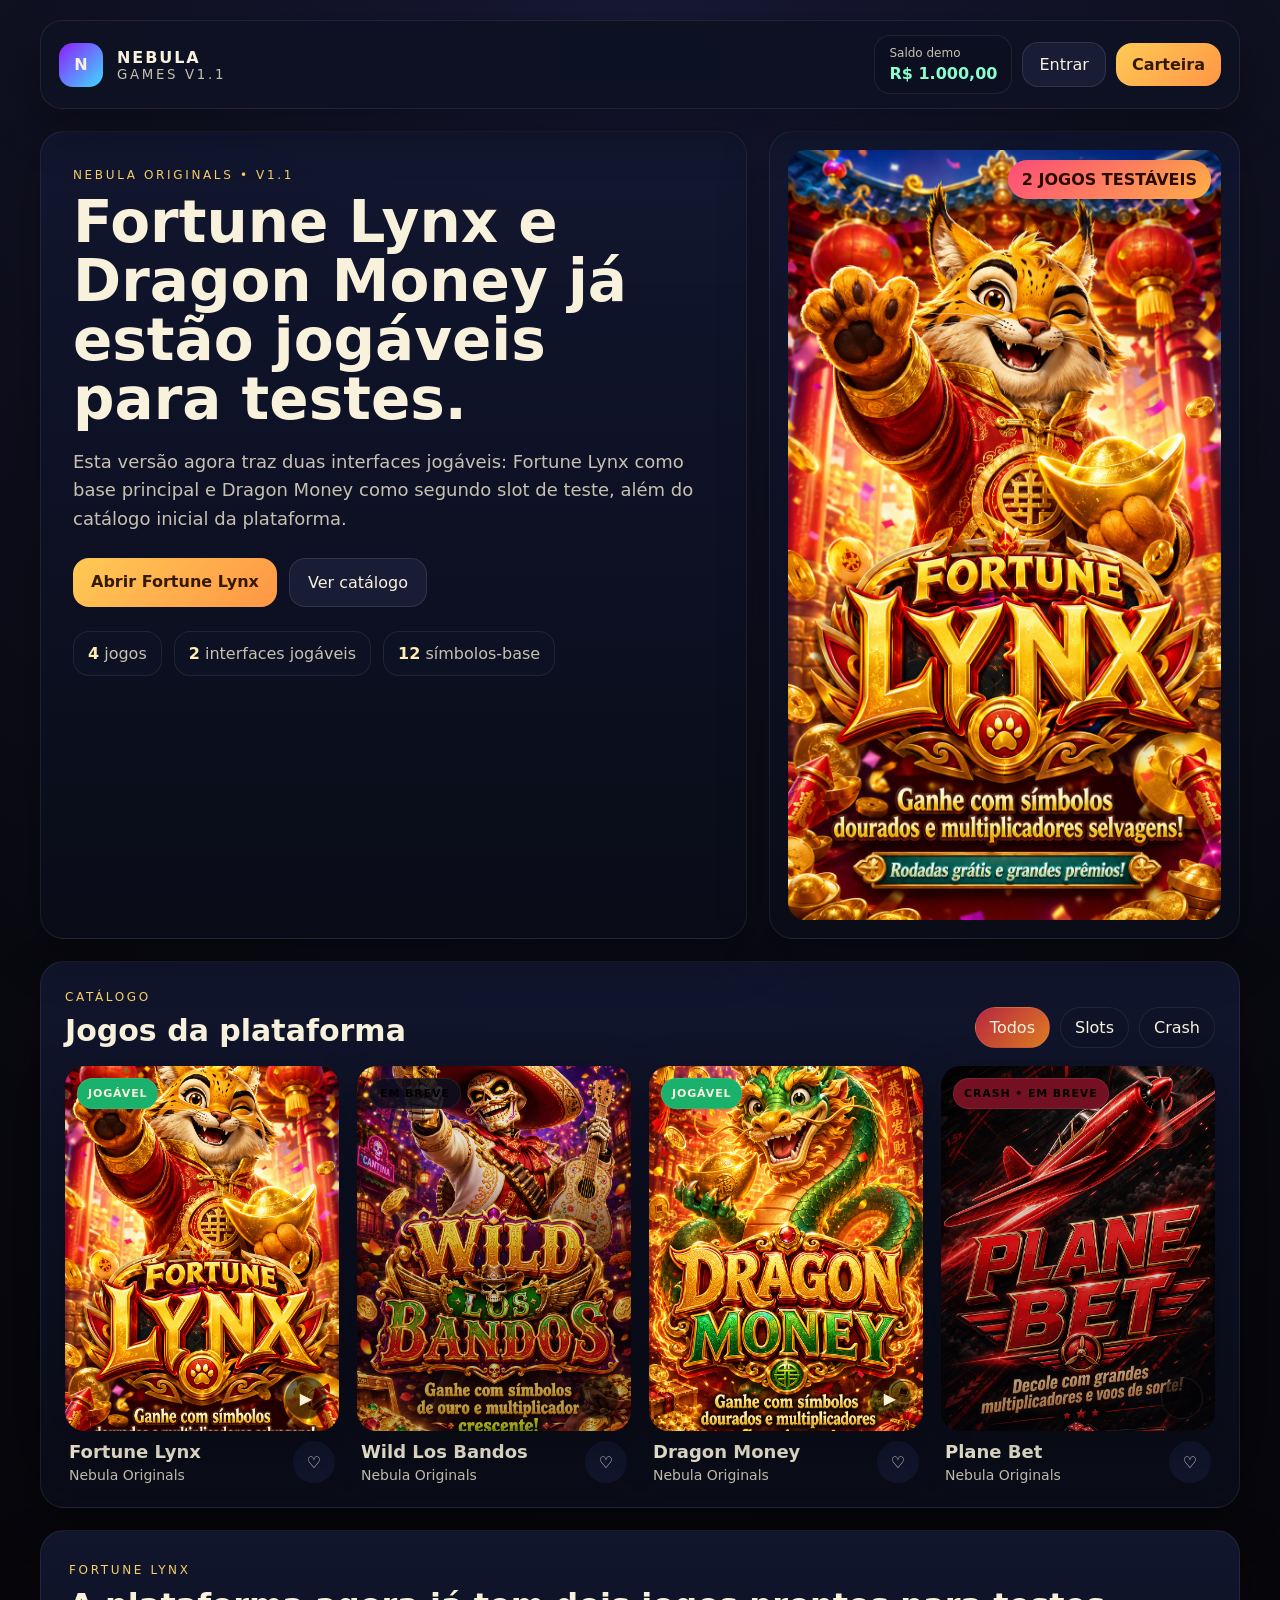
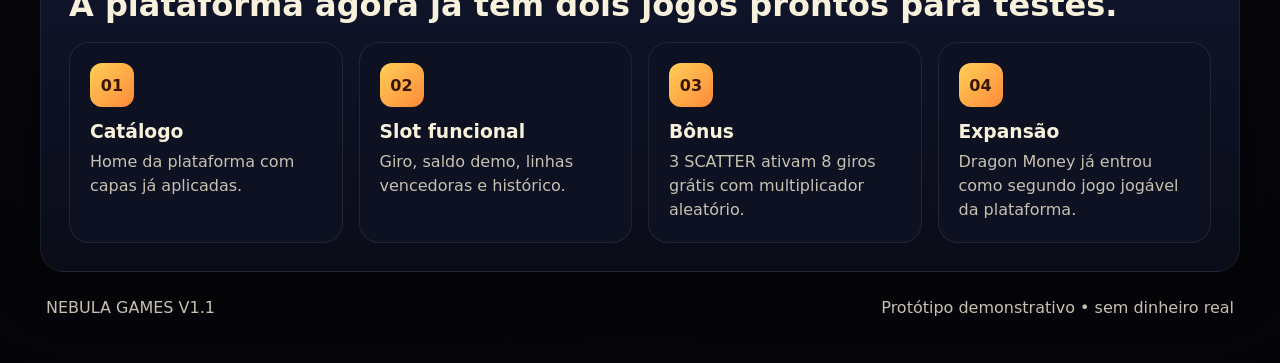
==== index.html @ e417a994 "Nebula Games V1.1 - primeira versão completa" ====
<!doctype html>
<html lang="pt-BR">
<head>
  <meta charset="utf-8">
  <meta name="viewport" content="width=device-width,initial-scale=1,viewport-fit=cover">
  <meta name="theme-color" content="#09090f">
  <title>Nebula Games — V1.1</title>
  <link rel="stylesheet" href="css/app.css">
</head>
<body>
  <div class="app-shell">
    <header class="topbar">
      <a class="brand" href="#top" aria-label="Nebula Games">
        <span class="brand-mark">N</span>
        <span><b>NEBULA</b><small>GAMES V1.1</small></span>
      </a>
      <nav class="top-actions">
        <div class="balance-pill"><span>Saldo demo</span><strong id="balanceTop">R$ 1.000,00</strong></div>
        <button class="btn ghost" data-modal="loginModal">Entrar</button>
        <button class="btn primary" data-modal="walletModal">Carteira</button>
      </nav>
    </header>

    <main id="top">
      <section class="hero">
        <div class="hero-copy">
          <span class="eyebrow">NEBULA ORIGINALS • V1.1</span>
          <h1>Fortune Lynx e Dragon Money já estão jogáveis para testes.</h1>
          <p>Esta versão agora traz duas interfaces jogáveis: Fortune Lynx como base principal e Dragon Money como segundo slot de teste, além do catálogo inicial da plataforma.</p>
          <div class="hero-cta">
            <a class="btn primary large" href="games/fortune-lynx/index.html">Abrir Fortune Lynx</a>
            <button class="btn ghost large" id="scrollGames">Ver catálogo</button>
          </div>
          <div class="hero-stats">
            <span><b>4</b> jogos</span>
            <span><b>2</b> interfaces jogáveis</span>
            <span><b>12</b> símbolos-base</span>
          </div>
        </div>
        <div class="hero-art" aria-hidden="true">
          <img src="assets/covers/fortune-lynx.png" alt="Fortune Lynx">
          <div class="hero-badge">2 JOGOS TESTÁVEIS</div>
        </div>
      </section>

      <section class="catalog" id="games">
        <div class="section-head">
          <div>
            <span class="eyebrow">CATÁLOGO</span>
            <h2>Jogos da plataforma</h2>
          </div>
          <div class="filters" role="tablist">
            <button class="chip active" data-filter="all">Todos</button>
            <button class="chip" data-filter="slot">Slots</button>
            <button class="chip" data-filter="crash">Crash</button>
          </div>
        </div>

        <div class="game-grid">
          <article class="game-card" data-category="slot">
            <a class="cover" href="games/fortune-lynx/index.html">
              <img src="assets/covers/fortune-lynx.png" alt="Fortune Lynx">
              <span class="tag live">JOGÁVEL</span><span class="play">▶</span>
            </a>
            <div class="game-meta"><div><h3>Fortune Lynx</h3><p>Nebula Originals</p></div><button class="heart" aria-label="Favoritar">♡</button></div>
          </article>

          <article class="game-card" data-category="slot">
            <button class="cover locked" data-coming="Wild Los Bandos">
              <img src="assets/covers/wild-los-bandos.png" alt="Wild Los Bandos">
              <span class="tag">EM BREVE</span><span class="play">＋</span>
            </button>
            <div class="game-meta"><div><h3>Wild Los Bandos</h3><p>Nebula Originals</p></div><button class="heart" aria-label="Favoritar">♡</button></div>
          </article>

          <article class="game-card" data-category="slot">
            <a class="cover" href="games/dragon-money/index.html">
              <img src="assets/covers/dragon-money.png" alt="Dragon Money">
              <span class="tag live">JOGÁVEL</span><span class="play">▶</span>
            </a>
            <div class="game-meta"><div><h3>Dragon Money</h3><p>Nebula Originals</p></div><button class="heart" aria-label="Favoritar">♡</button></div>
          </article>

          <article class="game-card" data-category="crash">
            <button class="cover locked" data-coming="Plane Bet">
              <img src="assets/covers/plane-bet.png" alt="Plane Bet">
              <span class="tag red">CRASH • EM BREVE</span><span class="play">＋</span>
            </button>
            <div class="game-meta"><div><h3>Plane Bet</h3><p>Nebula Originals</p></div><button class="heart" aria-label="Favoritar">♡</button></div>
          </article>
        </div>
      </section>

      <section class="roadmap">
        <span class="eyebrow">FORTUNE LYNX</span>
        <h2>A plataforma agora já tem dois jogos prontos para testes.</h2>
        <div class="roadmap-grid">
          <div><b>01</b><h3>Catálogo</h3><p>Home da plataforma com capas já aplicadas.</p></div>
          <div><b>02</b><h3>Slot funcional</h3><p>Giro, saldo demo, linhas vencedoras e histórico.</p></div>
          <div><b>03</b><h3>Bônus</h3><p>3 SCATTER ativam 8 giros grátis com multiplicador aleatório.</p></div>
          <div><b>04</b><h3>Expansão</h3><p>Dragon Money já entrou como segundo jogo jogável da plataforma.</p></div>
        </div>
      </section>
    </main>

    <footer><span>NEBULA GAMES V1.1</span><span>Protótipo demonstrativo • sem dinheiro real</span></footer>
  </div>

  <div class="modal" id="loginModal" aria-hidden="true"><div class="modal-card"><button class="close">×</button><span class="eyebrow">CONTA DEMO</span><h2>Entrar</h2><label>E-mail<input type="email" placeholder="voce@email.com"></label><label>Senha<input type="password" placeholder="••••••••"></label><button class="btn primary full" id="fakeLogin">Entrar na demonstração</button><p class="fine">Nesta versão os dados não são enviados a servidor.</p></div></div>
  <div class="modal" id="walletModal" aria-hidden="true"><div class="modal-card"><button class="close">×</button><span class="eyebrow">CARTEIRA DEMO</span><h2>Saldo fictício</h2><div class="wallet-balance"><span>Disponível</span><strong id="balanceModal">R$ 1.000,00</strong></div><div class="wallet-actions"><button class="btn primary" data-money="500">+ R$ 500 demo</button><button class="btn ghost" data-money="-250">- R$ 250 demo</button></div><p class="fine">Sem PIX, pagamento ou saque real. Apenas saldo de teste local.</p></div></div>
  <div class="toast" id="toast"></div>
  <script src="js/app.js"></script>
</body>
</html>
---- css/app.css ----
:root{
  --bg:#080913;
  --panel:#101325;
  --panel-2:#151935;
  --text:#f8f2dc;
  --muted:#c7c1b1;
  --gold:#f6cf67;
  --gold-2:#ffedb1;
  --red:#c41f34;
  --red-2:#8d1426;
  --green:#1fc98f;
  --shadow:0 18px 50px rgba(0,0,0,.32);
  --radius:24px;
}
*{box-sizing:border-box}
html,body{margin:0;padding:0;background:radial-gradient(circle at top,#171834 0,#090910 55%,#050509 100%);color:var(--text);font-family:Inter,system-ui,-apple-system,Segoe UI,Roboto,Arial,sans-serif}
a{text-decoration:none;color:inherit}
button,input{font:inherit}
img{display:block;max-width:100%}
.app-shell{width:min(1240px,100%);margin:0 auto;padding:20px}
.topbar{display:flex;align-items:center;justify-content:space-between;gap:20px;padding:14px 18px;background:rgba(14,18,35,.92);backdrop-filter:blur(8px);border:1px solid rgba(255,255,255,.08);border-radius:22px;position:sticky;top:14px;z-index:20;box-shadow:var(--shadow)}
.brand{display:flex;align-items:center;gap:14px}
.brand-mark{width:44px;height:44px;border-radius:14px;display:grid;place-items:center;background:linear-gradient(135deg,#8e1dff,#3fdbff);font-weight:900}
.brand b{display:block;letter-spacing:.12em}.brand small{display:block;color:var(--muted);letter-spacing:.2em}
.top-actions{display:flex;align-items:center;gap:10px;flex-wrap:wrap;justify-content:flex-end}
.balance-pill{display:flex;flex-direction:column;gap:4px;padding:10px 14px;border-radius:16px;background:#0b0f20;border:1px solid rgba(255,255,255,.08)}
.balance-pill span{font-size:12px;color:var(--muted)}
.balance-pill strong{font-size:16px;color:#8afecf}
.btn{border:none;border-radius:16px;padding:12px 16px;cursor:pointer;transition:.2s transform,.2s opacity,.2s background;color:var(--text)}
.btn:hover{transform:translateY(-1px)}
.btn.primary{background:linear-gradient(135deg,#ffca55,#ff9645);color:#351900;font-weight:800}
.btn.ghost{background:#181d35;border:1px solid rgba(255,255,255,.1)}
.btn.large{padding:14px 18px}.btn.full{width:100%}
.hero{margin-top:22px;display:grid;grid-template-columns:1.2fr .8fr;gap:22px;align-items:stretch}
.hero-copy,.hero-art,.roadmap,.catalog{background:linear-gradient(180deg,rgba(18,23,48,.95),rgba(10,12,24,.98));border:1px solid rgba(255,255,255,.07);border-radius:var(--radius);box-shadow:var(--shadow)}
.hero-copy{padding:32px}.eyebrow{display:inline-block;font-size:12px;letter-spacing:.22em;color:var(--gold)}
.hero-copy h1{font-size:clamp(34px,5vw,58px);line-height:1.02;margin:10px 0 12px}
.hero-copy p{max-width:680px;color:var(--muted);font-size:18px;line-height:1.6}
.hero-cta{display:flex;gap:12px;flex-wrap:wrap;margin:24px 0}
.hero-stats{display:flex;gap:12px;flex-wrap:wrap}.hero-stats span{padding:12px 14px;border-radius:16px;background:#0d1124;border:1px solid rgba(255,255,255,.08);color:var(--muted)}.hero-stats b{color:var(--gold-2)}
.hero-art{position:relative;overflow:hidden;display:flex;align-items:center;justify-content:center;padding:18px}
.hero-art img{width:100%;height:100%;object-fit:cover;border-radius:18px}
.hero-badge{position:absolute;top:28px;right:28px;background:linear-gradient(135deg,#ff4e7a,#ffae46);color:#2a0d00;font-weight:900;padding:10px 14px;border-radius:999px;box-shadow:var(--shadow)}
.catalog{margin-top:22px;padding:24px}.section-head{display:flex;justify-content:space-between;gap:16px;align-items:end;flex-wrap:wrap;margin-bottom:18px}.section-head h2{margin:8px 0 0;font-size:30px}
.filters{display:flex;gap:10px;flex-wrap:wrap}.chip{padding:10px 14px;border-radius:999px;border:1px solid rgba(255,255,255,.08);background:#0e1328;color:var(--text);cursor:pointer}.chip.active{background:linear-gradient(135deg,#b72640,#df7d22)}
.game-grid{display:grid;grid-template-columns:repeat(4,minmax(0,1fr));gap:18px}
.game-card{display:flex;flex-direction:column;gap:10px}.cover{position:relative;overflow:hidden;border:none;background:#0b0e1d;border-radius:20px;padding:0;cursor:pointer;display:block;box-shadow:var(--shadow)}
.cover img{width:100%;aspect-ratio:3/4;object-fit:cover;transition:.3s transform}.cover:hover img{transform:scale(1.03)}
.cover.locked::after{content:"";position:absolute;inset:0;background:linear-gradient(to top,rgba(10,10,18,.3),rgba(10,10,18,.05))}
.tag{position:absolute;top:12px;left:12px;padding:8px 10px;border-radius:999px;background:rgba(13,15,30,.85);border:1px solid rgba(255,255,255,.08);font-size:11px;font-weight:800;letter-spacing:.08em}.tag.live{background:#19b16c}.tag.red{background:#7c1124}
.play{position:absolute;right:12px;bottom:12px;width:42px;height:42px;border-radius:50%;display:grid;place-items:center;background:rgba(0,0,0,.56);border:1px solid rgba(255,255,255,.1)}
.game-meta{display:flex;justify-content:space-between;align-items:center;gap:10px;padding:0 4px}.game-meta h3{margin:0;font-size:18px}.game-meta p{margin:5px 0 0;color:var(--muted);font-size:14px}.heart{border:none;background:#11162d;color:#fff;width:42px;height:42px;border-radius:50%;cursor:pointer}
.roadmap{margin-top:22px;padding:28px}.roadmap h2{margin:8px 0 0;font-size:32px}.roadmap-grid{margin-top:18px;display:grid;grid-template-columns:repeat(4,1fr);gap:16px}.roadmap-grid div{background:#0d1122;border:1px solid rgba(255,255,255,.08);padding:20px;border-radius:20px}.roadmap-grid b{display:inline-grid;place-items:center;width:44px;height:44px;border-radius:12px;background:linear-gradient(135deg,#ffcf56,#ff8a3a);color:#381700}.roadmap-grid h3{margin:14px 0 8px}.roadmap-grid p{margin:0;color:var(--muted);line-height:1.5}
footer{display:flex;justify-content:space-between;gap:10px;flex-wrap:wrap;color:var(--muted);padding:26px 6px}
.modal{position:fixed;inset:0;background:rgba(0,0,0,.55);display:none;align-items:center;justify-content:center;padding:18px;z-index:60}.modal.open{display:flex}.modal-card{width:min(430px,100%);padding:24px;background:#0e1224;border:1px solid rgba(255,255,255,.08);border-radius:24px;box-shadow:var(--shadow);position:relative}.modal-card h2{margin:8px 0 18px}.modal-card label{display:block;margin:14px 0;color:var(--muted)}.modal-card input{width:100%;margin-top:6px;border:none;border-radius:14px;background:#0a0e1c;color:var(--text);padding:14px}.close{position:absolute;top:14px;right:14px;width:34px;height:34px;border-radius:50%;border:none;background:#171d34;color:#fff;cursor:pointer}.wallet-balance{padding:16px;border-radius:18px;background:#0a0e1c;border:1px solid rgba(255,255,255,.08)}.wallet-balance strong{display:block;margin-top:4px;font-size:28px;color:#8afecf}.wallet-actions{display:flex;gap:12px;margin:16px 0;flex-wrap:wrap}.fine{color:var(--muted);font-size:13px;line-height:1.5}
.toast{position:fixed;left:50%;bottom:22px;transform:translateX(-50%) translateY(20px);background:#10162d;border:1px solid rgba(255,255,255,.08);padding:14px 16px;border-radius:16px;opacity:0;pointer-events:none;transition:.25s;z-index:80}.toast.show{opacity:1;transform:translateX(-50%) translateY(0)}
@media (max-width:1000px){.hero{grid-template-columns:1fr}.game-grid{grid-template-columns:repeat(2,minmax(0,1fr))}.roadmap-grid{grid-template-columns:repeat(2,1fr)}}
@media (max-width:640px){.app-shell{padding:12px}.topbar{padding:12px}.hero-copy{padding:22px}.hero-copy p{font-size:16px}.game-grid{grid-template-columns:1fr 1fr;gap:14px}.roadmap-grid{grid-template-columns:1fr}.section-head h2,.roadmap h2{font-size:24px}.top-actions{width:100%}.balance-pill{flex:1}.btn{padding:12px 14px}}
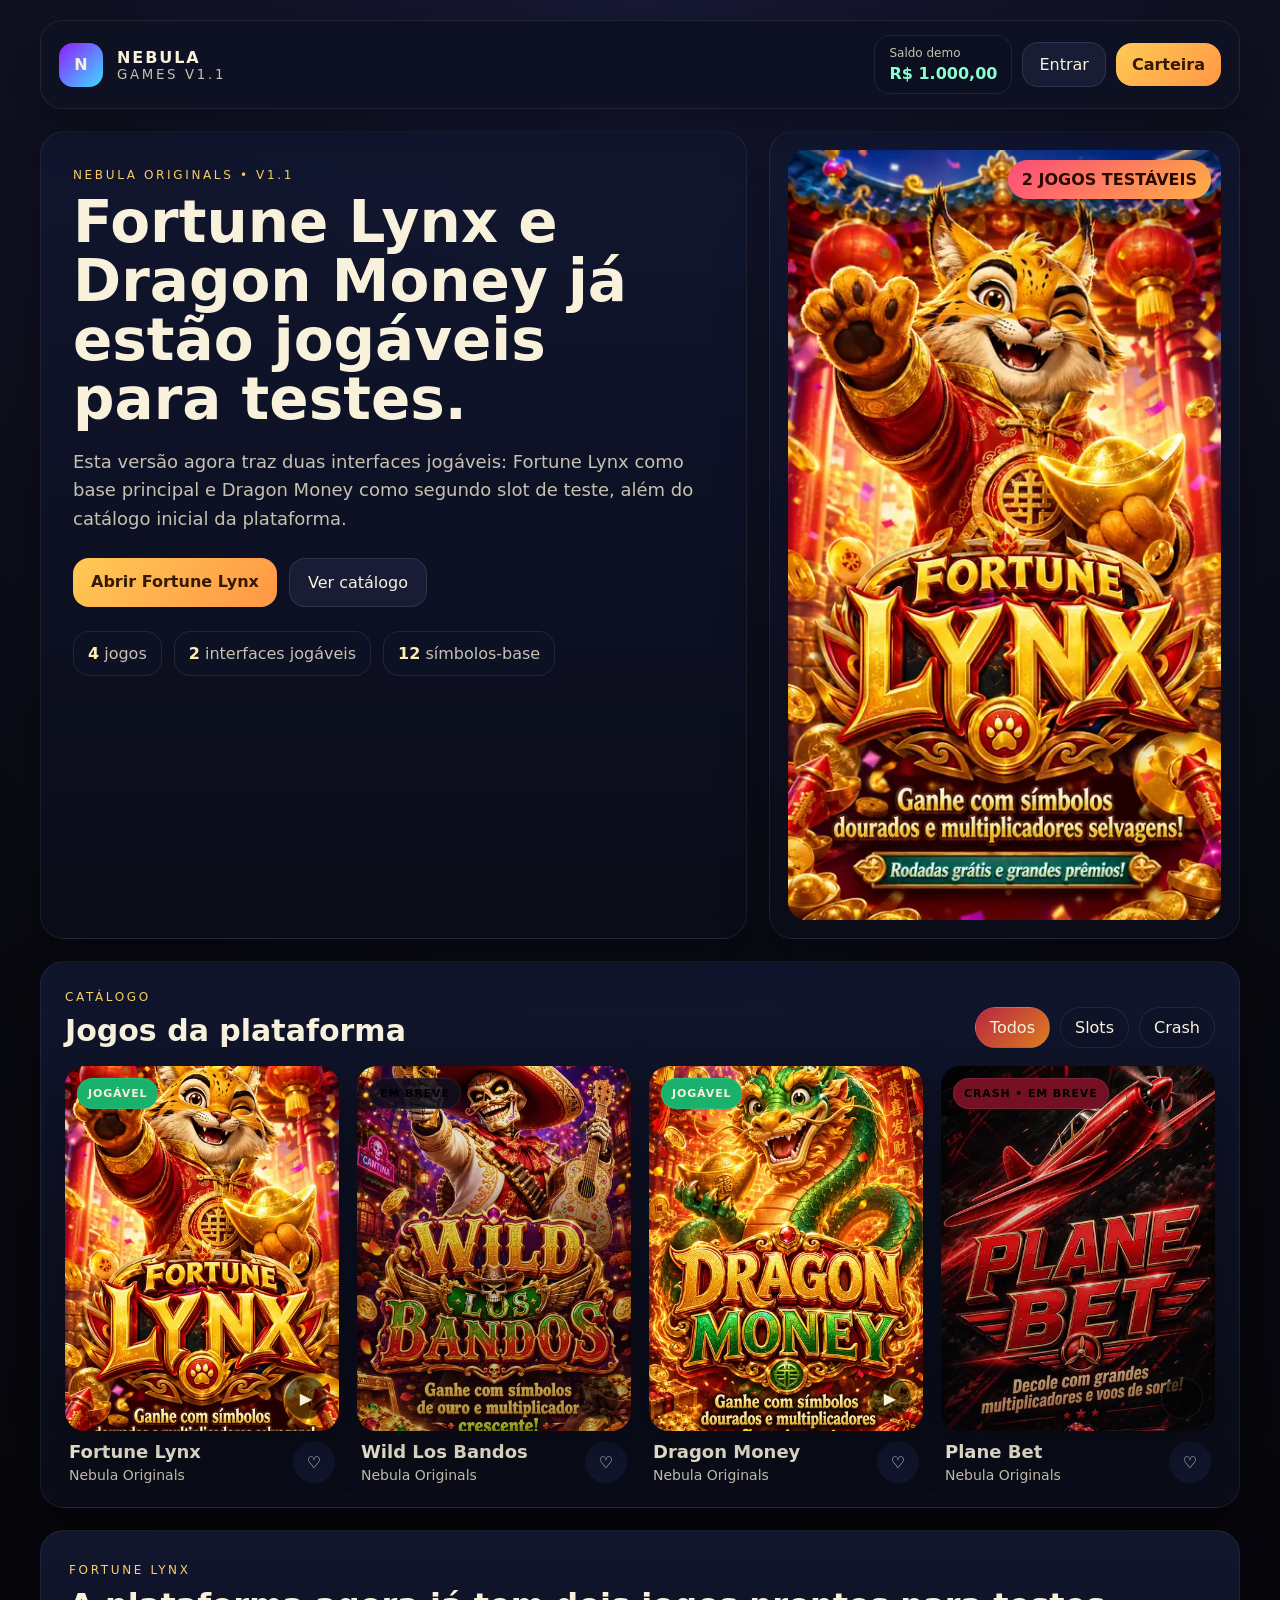
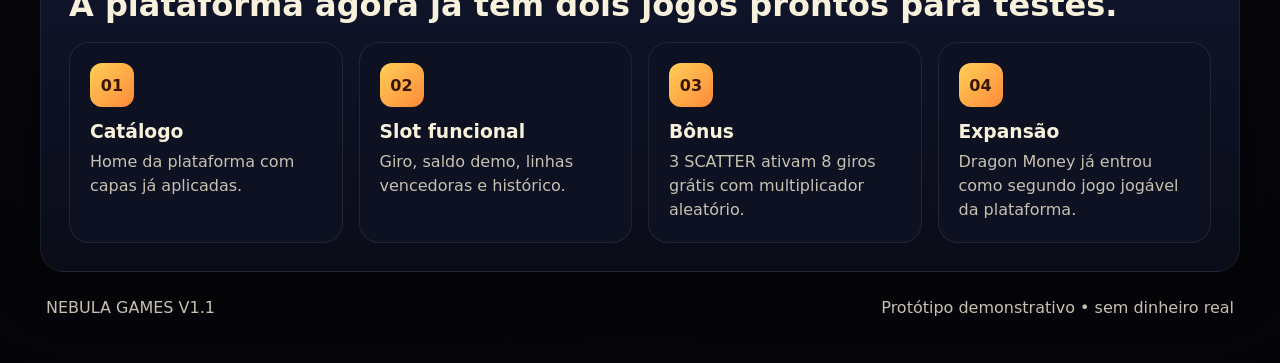
==== commit 551252a7: "Adiciona Grande Ganho e Mega Ganho" ====
--- a/index.html
+++ b/index.html
@@ -38,7 +38,7 @@
           </div>
         </div>
         <div class="hero-art" aria-hidden="true">
-          <img src="assets/covers/fortune-lynx.png" alt="Fortune Lynx">
+          <img src="assets/covers/fortune-lynx.webp" alt="Fortune Lynx">
           <div class="hero-badge">2 JOGOS TESTÁVEIS</div>
         </div>
       </section>
@@ -59,7 +59,7 @@
         <div class="game-grid">
           <article class="game-card" data-category="slot">
             <a class="cover" href="games/fortune-lynx/index.html">
-              <img src="assets/covers/fortune-lynx.png" alt="Fortune Lynx">
+              <img src="assets/covers/fortune-lynx.webp" alt="Fortune Lynx">
               <span class="tag live">JOGÁVEL</span><span class="play">▶</span>
             </a>
             <div class="game-meta"><div><h3>Fortune Lynx</h3><p>Nebula Originals</p></div><button class="heart" aria-label="Favoritar">♡</button></div>
@@ -67,7 +67,7 @@
 
           <article class="game-card" data-category="slot">
             <button class="cover locked" data-coming="Wild Los Bandos">
-              <img src="assets/covers/wild-los-bandos.png" alt="Wild Los Bandos">
+              <img src="assets/covers/wild-los-bandos.webp" alt="Wild Los Bandos">
               <span class="tag">EM BREVE</span><span class="play">＋</span>
             </button>
             <div class="game-meta"><div><h3>Wild Los Bandos</h3><p>Nebula Originals</p></div><button class="heart" aria-label="Favoritar">♡</button></div>
@@ -75,7 +75,7 @@
 
           <article class="game-card" data-category="slot">
             <a class="cover" href="games/dragon-money/index.html">
-              <img src="assets/covers/dragon-money.png" alt="Dragon Money">
+              <img src="assets/covers/dragon-money.webp" alt="Dragon Money">
               <span class="tag live">JOGÁVEL</span><span class="play">▶</span>
             </a>
             <div class="game-meta"><div><h3>Dragon Money</h3><p>Nebula Originals</p></div><button class="heart" aria-label="Favoritar">♡</button></div>
@@ -83,7 +83,7 @@
 
           <article class="game-card" data-category="crash">
             <button class="cover locked" data-coming="Plane Bet">
-              <img src="assets/covers/plane-bet.png" alt="Plane Bet">
+              <img src="assets/covers/plane-bet.webp" alt="Plane Bet">
               <span class="tag red">CRASH • EM BREVE</span><span class="play">＋</span>
             </button>
             <div class="game-meta"><div><h3>Plane Bet</h3><p>Nebula Originals</p></div><button class="heart" aria-label="Favoritar">♡</button></div>
